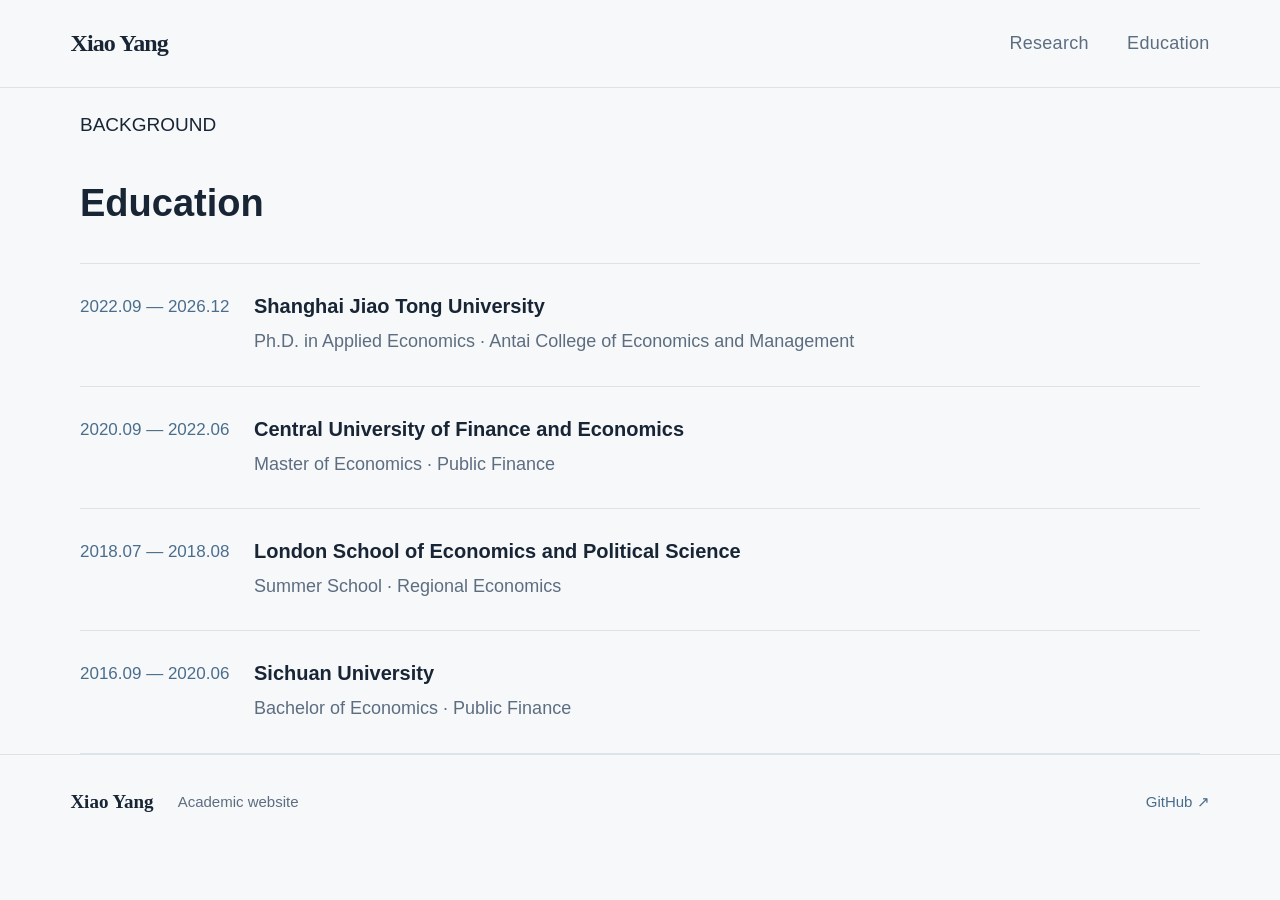
==== education.html @ 9e8a2ab9 "Add dedicated education page" ====
<!doctype html>
<html lang="en">
<head>
  <meta charset="utf-8">
  <meta name="viewport" content="width=device-width, initial-scale=1">
  <meta name="description" content="Educational background of Xiao Yang.">
  <meta name="theme-color" content="#f7f8fa">
  <title>Education | Xiao Yang</title>
  <link rel="stylesheet" href="assets/css/style.css?v=20261125-3">
</head>
<body>
  <header class="site-header">
    <a class="wordmark" href="index.html" aria-label="Xiao Yang home">Xiao Yang</a>
    <nav aria-label="Main navigation">
      <a href="research.html">Research</a>
      <a class="active" href="education.html" aria-current="page">Education</a>
    </nav>
  </header>

  <main class="section-wrap page-main">
    <div class="page-title">
      <p class="page-kicker">BACKGROUND</p>
      <h1>Education</h1>
    </div>
    <div class="education-list">
      <article><span class="edu-date">2022.09 — 2026.12</span><div><h3>Shanghai Jiao Tong University</h3><p>Ph.D. in Applied Economics · Antai College of Economics and Management</p></div></article>
      <article><span class="edu-date">2020.09 — 2022.06</span><div><h3>Central University of Finance and Economics</h3><p>Master of Economics · Public Finance</p></div></article>
      <article><span class="edu-date">2018.07 — 2018.08</span><div><h3>London School of Economics and Political Science</h3><p>Summer School · Regional Economics</p></div></article>
      <article><span class="edu-date">2016.09 — 2020.06</span><div><h3>Sichuan University</h3><p>Bachelor of Economics · Public Finance</p></div></article>
    </div>
  </main>

  <footer class="site-footer">
    <strong>Xiao Yang</strong>
    <span>Academic website</span>
    <a href="https://github.com/Xiaoback" target="_blank" rel="noreferrer">GitHub ↗</a>
  </footer>
</body>
</html>
---- assets/css/style.css ----
:root {
  --ink: #182535;
  --muted: #5d6d80;
  --line: #dce3e9;
  --paper: #f7f8fa;
  --blue: #496d8b;
  --serif: Georgia, "Times New Roman", serif;
  --sans: Inter, -apple-system, BlinkMacSystemFont, "Segoe UI", sans-serif;
}
* { box-sizing: border-box; }
html { scroll-behavior: smooth; }
body { margin: 0; color: var(--ink); background: var(--paper); font-family: var(--sans); font-size: 19px; line-height: 1.85; -webkit-font-smoothing: antialiased; }
a { color: inherit; text-decoration: none; }
.site-header {
  min-height: 88px;
  padding: 0 max(5.5vw, calc((100vw - 1280px)/2));
  display: flex;
  align-items: center;
  justify-content: space-between;
  gap: 32px;
  border-bottom: 1px solid var(--line);
  background: rgba(247,248,250,.96);
}
.wordmark { font-family: var(--serif); font-size: 24px; font-weight: 600; letter-spacing: -.035em; white-space: nowrap; }
.site-header nav { display: flex; align-items: center; gap: clamp(22px, 3vw, 42px); }
.site-header nav a { color: var(--muted); font-size: 18px; letter-spacing: .015em; transition: color .2s; }
.site-header nav a:hover, .text-link:hover { color: var(--blue); }
.section-wrap { width: min(1120px, 88vw); margin: 0 auto; }
.hero {
  min-height: 610px;
  display: grid;
  grid-template-columns: 1.35fr .65fr;
  gap: 10%;
  align-items: center;
  padding-top: 74px;
  padding-bottom: 78px;
}
.hero h1 { font-family: var(--serif); font-size: clamp(62px, 7.2vw, 90px); font-weight: 400; letter-spacing: -.055em; line-height: 1.05; margin: 0 0 24px; }
.role { font-size: 21px; font-weight: 600; margin: 0 0 5px; }
.affiliation { color: var(--muted); font-size: 19px; line-height: 1.8; margin: 0; }
.intro { max-width: 680px; color: #536274; font-size: 20px; line-height: 1.95; margin: 32px 0 29px; }
.hero-links { display: flex; gap: 28px; align-items: center; }
.text-link { color: var(--ink); font-size: 18px; font-weight: 650; border-bottom: 1px solid #9aabba; padding-bottom: 4px; }
.text-link span { color: var(--blue); margin-left: 5px; }
.muted-link { color: var(--muted); font-weight: 500; }
.portrait-placeholder {
  width: min(100%, 330px);
  aspect-ratio: 4 / 5;
  justify-self: end;
  display: flex;
  flex-direction: column;
  align-items: center;
  justify-content: center;
  gap: 13px;
  color: #8fa0ae;
  background: #eaf0f4;
  border: 1px solid #e0e7ed;
}
.portrait-placeholder svg { width: 60%; max-height: 70%; }
.portrait-placeholder span { font-size: 11px; font-weight: 650; letter-spacing: .2em; }
.section-block { padding-top: 72px; padding-bottom: 76px; border-top: 1px solid var(--line); scroll-margin-top: 24px; }
.section-heading { margin-bottom: 32px; }
.section-heading h2 { font-family: var(--serif); font-size: clamp(38px, 4vw, 48px); font-weight: 400; letter-spacing: -.035em; line-height: 1.2; margin: 0; }
.publication-list, .paper-list, .education-list { border-top: 1px solid var(--line); }
.publication, .paper-item, .education-list article {
  display: grid;
  grid-template-columns: 150px 1fr;
  gap: 24px;
  padding: 27px 0;
  border-bottom: 1px solid var(--line);
}
.publication-year, .paper-year, .edu-date { color: var(--blue); font-size: 17px; }
.publication h3, .paper-item h3, .education-list h3 {
  font-size: 23px;
  font-weight: 600;
  line-height: 1.55;
  margin: 0 0 7px;
}
.publication p, .education-list p { color: var(--muted); font-size: 18px; margin: 0; }
.publication .coauthors { color: var(--muted); font-size: 18px; font-style: italic; margin: 4px 0 7px; }
.publication .journal { color: var(--muted); font-size: 18px; margin: 0; }
.abstract { margin-top: 17px; max-width: 100%; }
.abstract summary { color: var(--blue); cursor: pointer; font-size: 18px; font-weight: 650; width: fit-content; list-style: none; }
.abstract summary::-webkit-details-marker { display: none; }
.abstract summary::after { content: "+"; display: inline-block; margin-left: 9px; font-size: 19px; font-weight: 400; }
.abstract[open] summary::after { content: "−"; }
.abstract p { color: var(--muted); font-size: 19px; line-height: 1.95; margin: 14px 0 0; max-width: 1000px; }
.paper-item h3 { margin: 0; font-weight: 550; }
.education-list h3 { font-size: 20px; margin-bottom: 3px; }
.site-footer {
  min-height: 96px;
  padding: 22px max(5.5vw, calc((100vw - 1280px)/2));
  display: flex;
  align-items: center;
  gap: 24px;
  border-top: 1px solid var(--line);
  color: var(--muted);
  font-size: 15px;
}
.site-footer strong { color: var(--ink); font-family: var(--serif); font-size: 19px; font-weight: 600; }
.site-footer a { margin-left: auto; color: var(--blue); }
@media (max-width: 760px) {
  .site-header { min-height: 0; padding: 18px 6vw; align-items: flex-start; flex-direction: column; gap: 13px; }
  .site-header nav { justify-content: flex-start; flex-wrap: wrap; gap: 10px 22px; }
  .site-header nav a { font-size: 16px; }
  .hero { min-height: 0; grid-template-columns: 1fr; gap: 34px; padding-top: 65px; padding-bottom: 58px; }
  .hero h1 { font-size: 62px; }
  .role { font-size: 20px; }
  .affiliation { font-size: 18px; }
  .intro { font-size: 19px; margin-top: 25px; }
  .portrait-placeholder { width: min(72%, 280px); justify-self: start; }
  .section-block { padding-top: 54px; padding-bottom: 58px; }
  .section-heading h2 { font-size: 38px; }
  .publication, .paper-item, .education-list article { grid-template-columns: 1fr; gap: 8px; padding: 21px 0; }
  .publication h3, .paper-item h3 { font-size: 21px; }
  .publication .coauthors, .publication .journal, .publication p { font-size: 17px; }
  .abstract summary { font-size: 17px; }
  .abstract p { font-size: 18px; line-height: 1.9; }
  .site-footer { flex-wrap: wrap; gap: 10px 18px; padding-top: 22px; padding-bottom: 22px; font-size: 14px; }
  .site-footer a { margin-left: 0; }
}
@media (max-width: 420px) {
  .hero h1 { font-size: 54px; }
  .hero-links { gap: 20px; }
}
@media (prefers-reduced-motion: reduce) { html { scroll-behavior: auto; } * { transition: none !important; } }
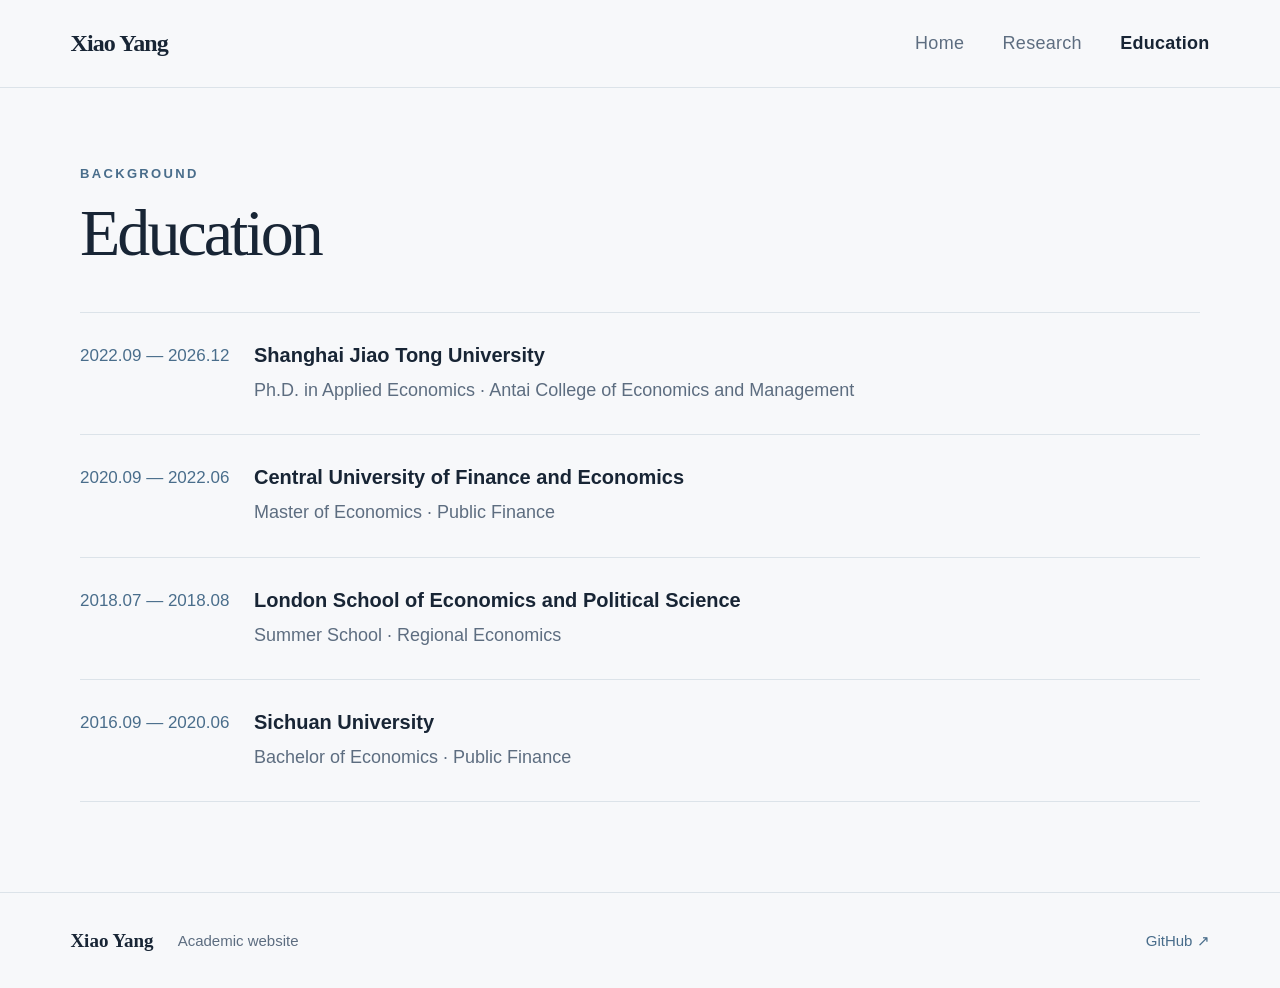
==== commit 6611c01c: "Add Home item to main navigation" ====
--- a/education.html
+++ b/education.html
@@ -12,8 +12,9 @@
   <header class="site-header">
     <a class="wordmark" href="index.html" aria-label="Xiao Yang home">Xiao Yang</a>
     <nav aria-label="Main navigation">
+      <a href="index.html">Home</a>
       <a href="research.html">Research</a>
-      <a class="active" href="education.html" aria-current="page">Education</a>
+      <a class="active" aria-current="page" href="education.html">Education</a>
     </nav>
   </header>
 
--- a/assets/css/style.css
+++ b/assets/css/style.css
@@ -124,3 +124,20 @@
   .hero-links { gap: 20px; }
 }
 @media (prefers-reduced-motion: reduce) { html { scroll-behavior: auto; } * { transition: none !important; } }
+
+/* Multi-page academic website */
+.site-header nav a.active { color: var(--ink); font-weight: 650; }
+.page-main { min-height: calc(100vh - 184px); padding-top: 74px; padding-bottom: 90px; }
+.page-title { padding-bottom: 38px; }
+.page-kicker { color: var(--blue); font-size: 13px; font-weight: 700; letter-spacing: .18em; margin: 0 0 10px; }
+.page-title h1 { font-family: var(--serif); font-size: clamp(48px, 5.5vw, 66px); font-weight: 400; letter-spacing: -.045em; line-height: 1.12; margin: 0; }
+.research-section { margin-top: 24px; }
+.research-section + .research-section { margin-top: 76px; }
+.research-section .section-heading { margin-bottom: 24px; }
+.research-section .section-heading h2 { font-size: clamp(32px, 3.5vw, 40px); }
+.page-main > .education-list { margin-top: 4px; }
+@media (max-width: 760px) {
+  .page-main { min-height: calc(100vh - 180px); padding-top: 48px; padding-bottom: 60px; }
+  .page-title { padding-bottom: 28px; }
+  .research-section + .research-section { margin-top: 54px; }
+}
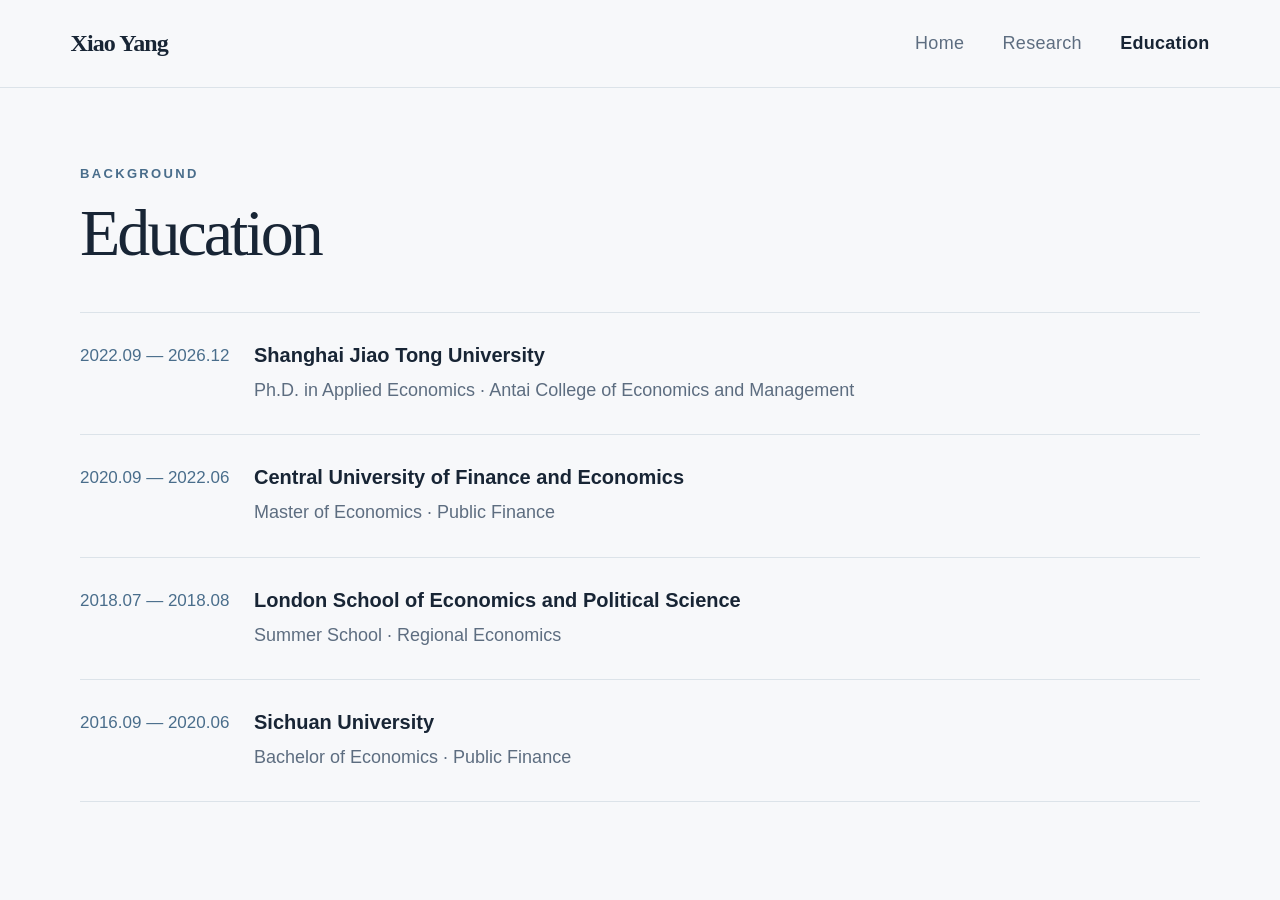
==== commit 1532594e: "Remove footer text and links for a cleaner page" ====
--- a/education.html
+++ b/education.html
@@ -31,10 +31,5 @@
     </div>
   </main>
 
-  <footer class="site-footer">
-    <strong>Xiao Yang</strong>
-    <span>Academic website</span>
-    <a href="https://github.com/Xiaoback" target="_blank" rel="noreferrer">GitHub ↗</a>
-  </footer>
-</body>
+  </body>
 </html>
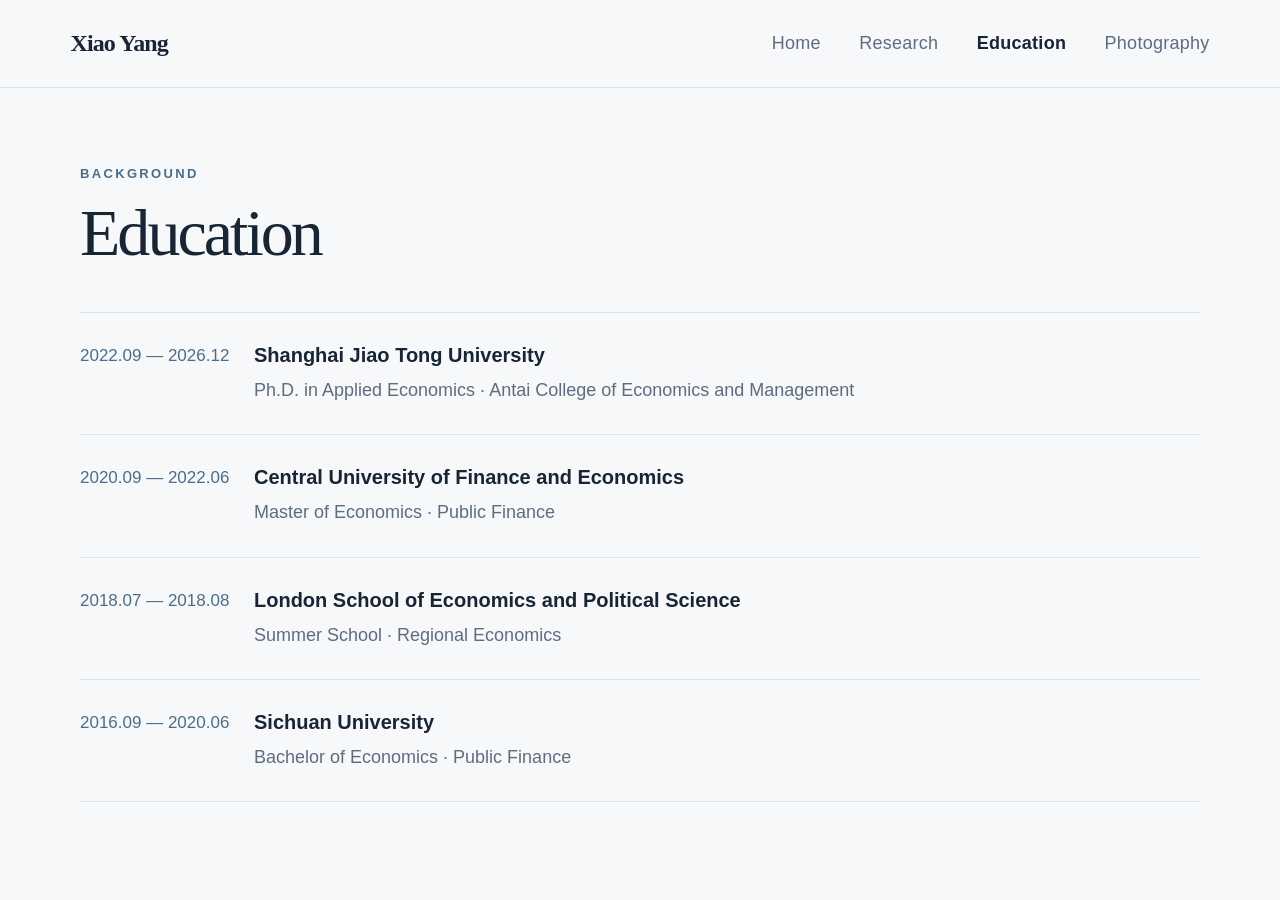
==== commit 3bd48c56: "Add Photography to site navigation" ====
--- a/education.html
+++ b/education.html
@@ -15,6 +15,7 @@
       <a href="index.html">Home</a>
       <a href="research.html">Research</a>
       <a class="active" aria-current="page" href="education.html">Education</a>
+      <a href="photography.html">Photography</a>
     </nav>
   </header>
 
